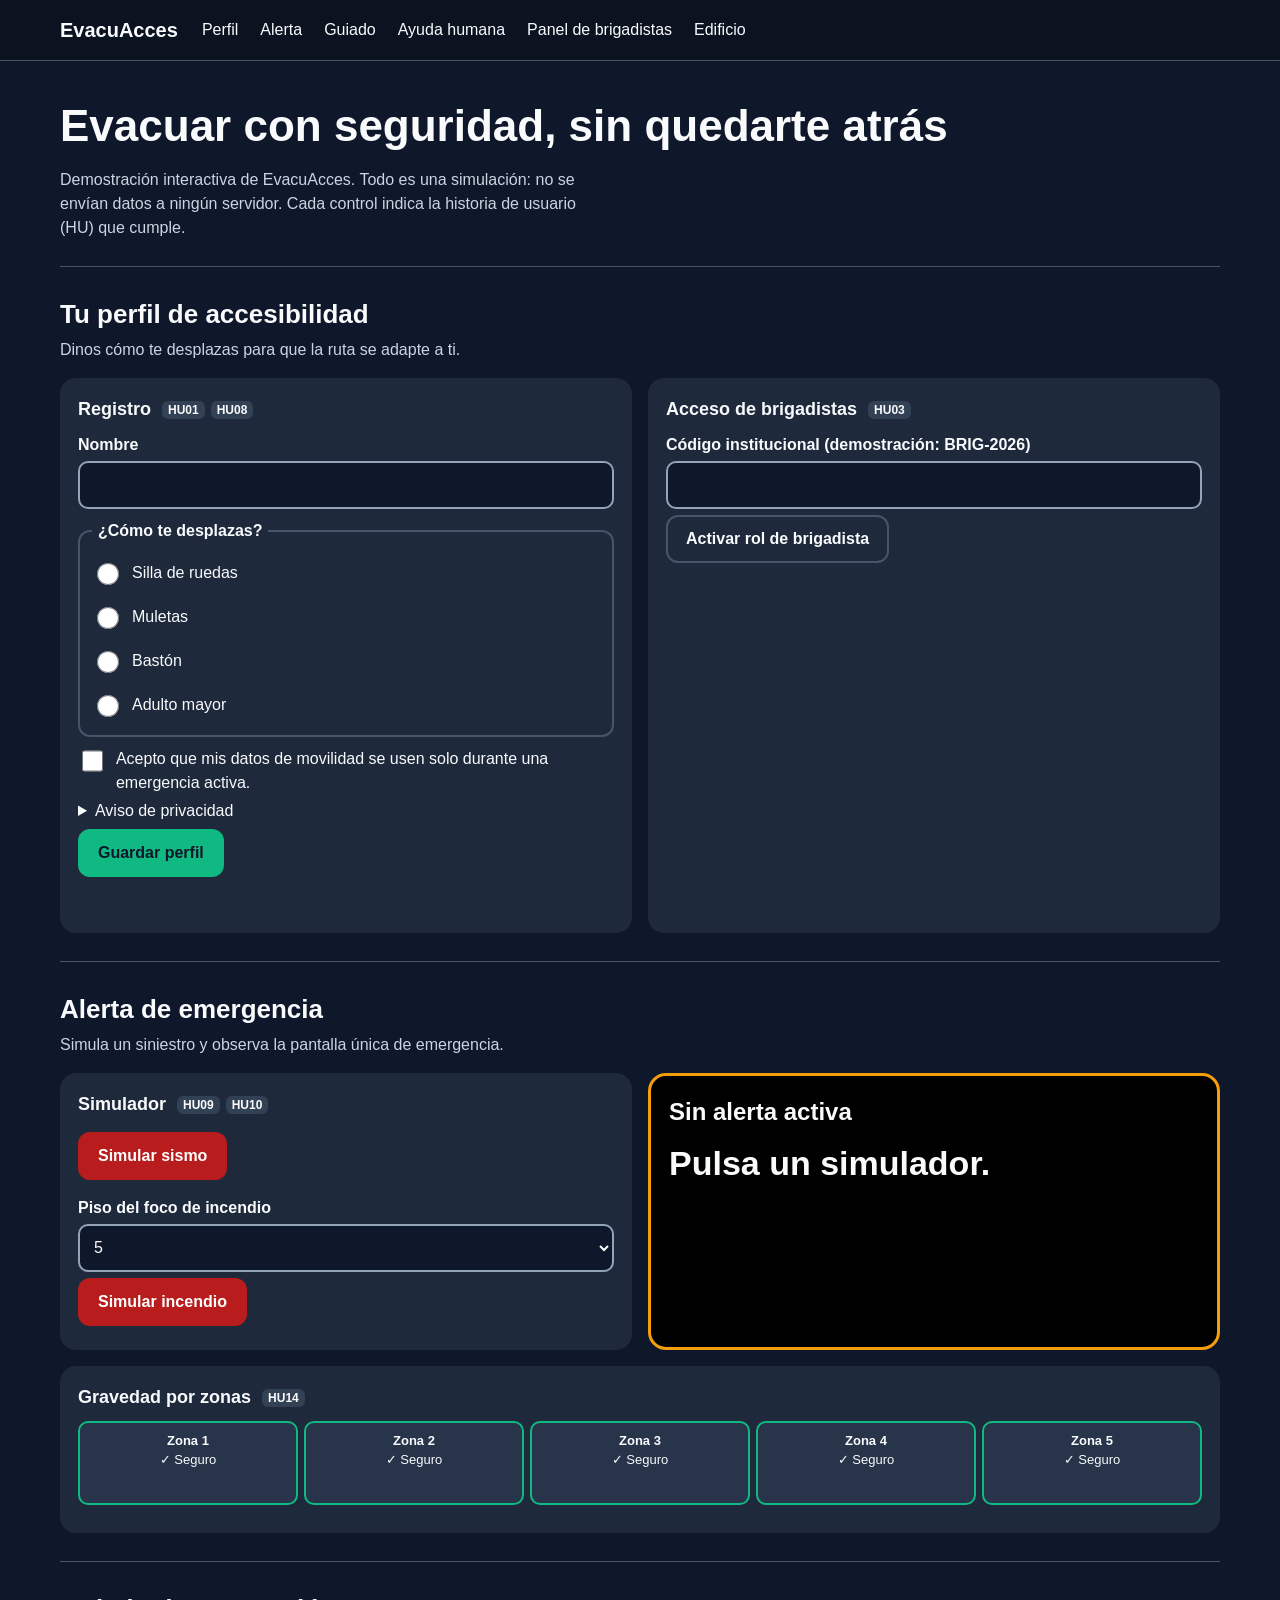
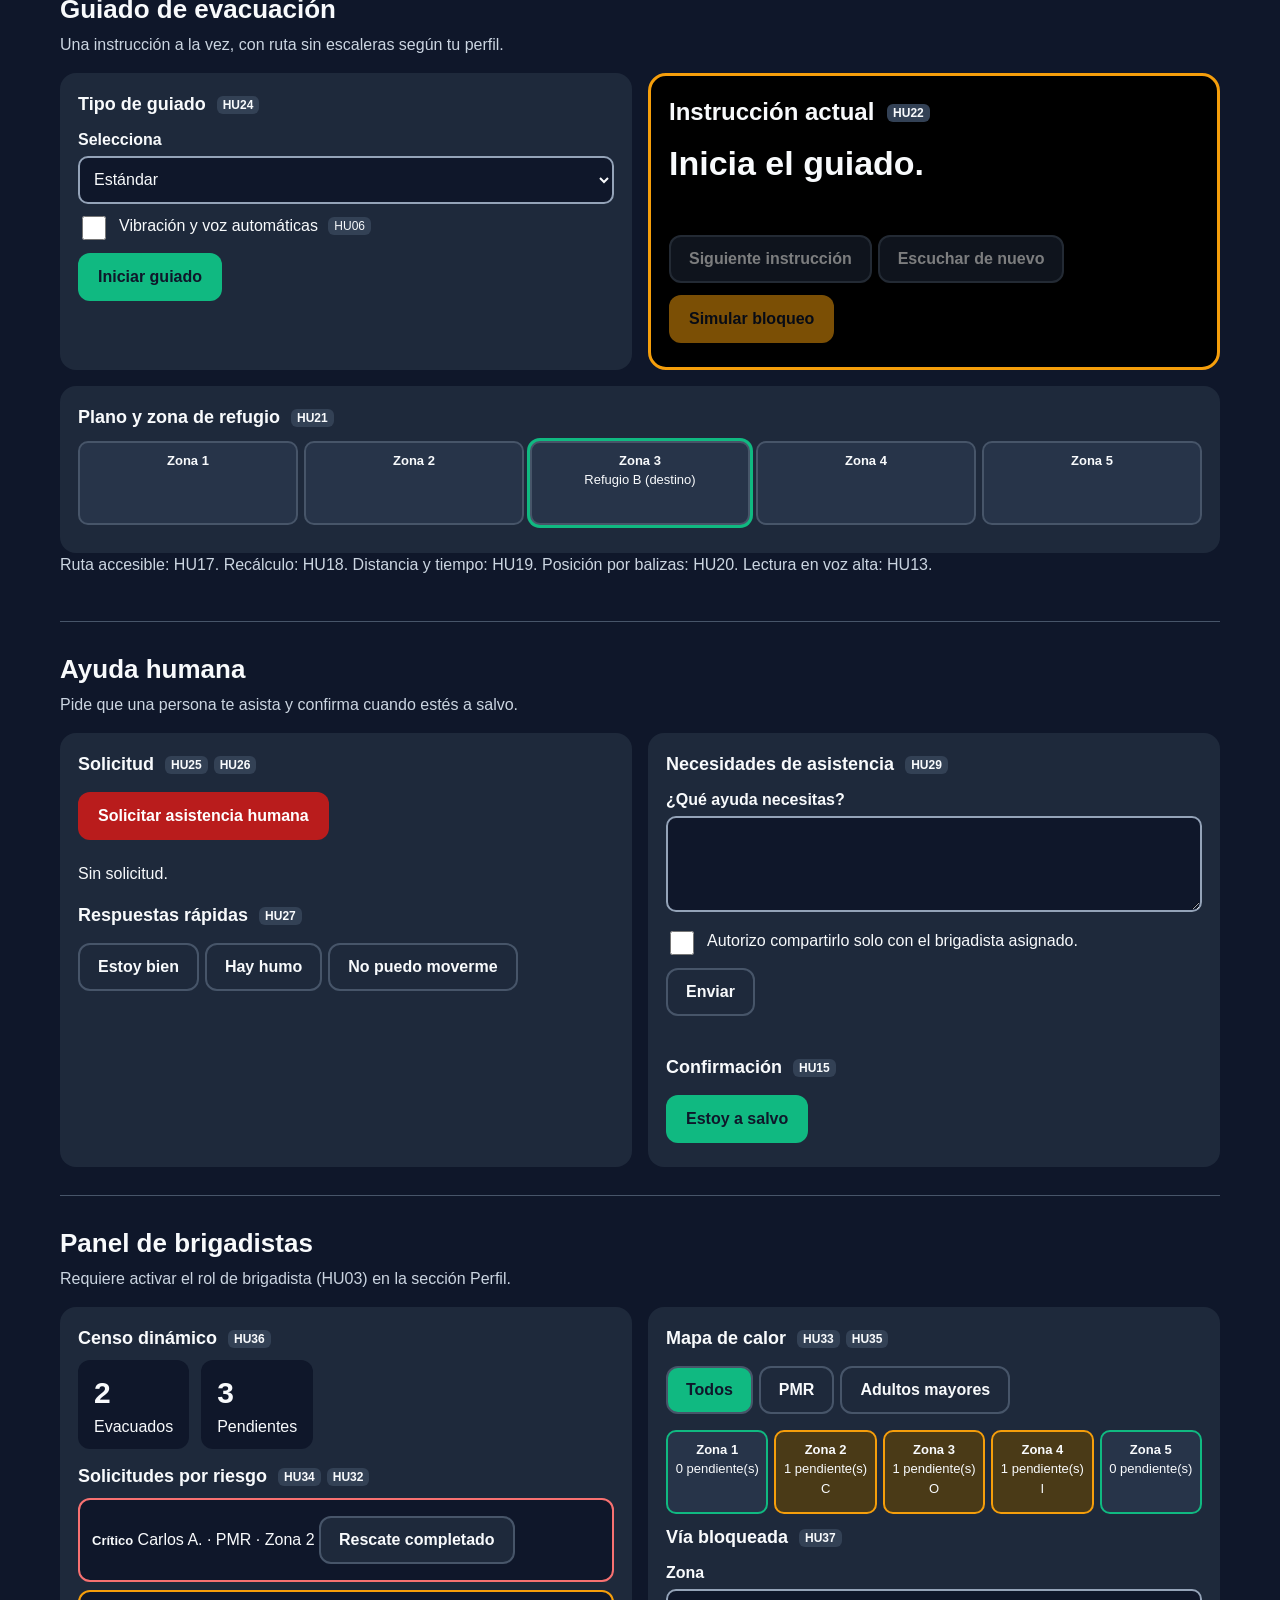
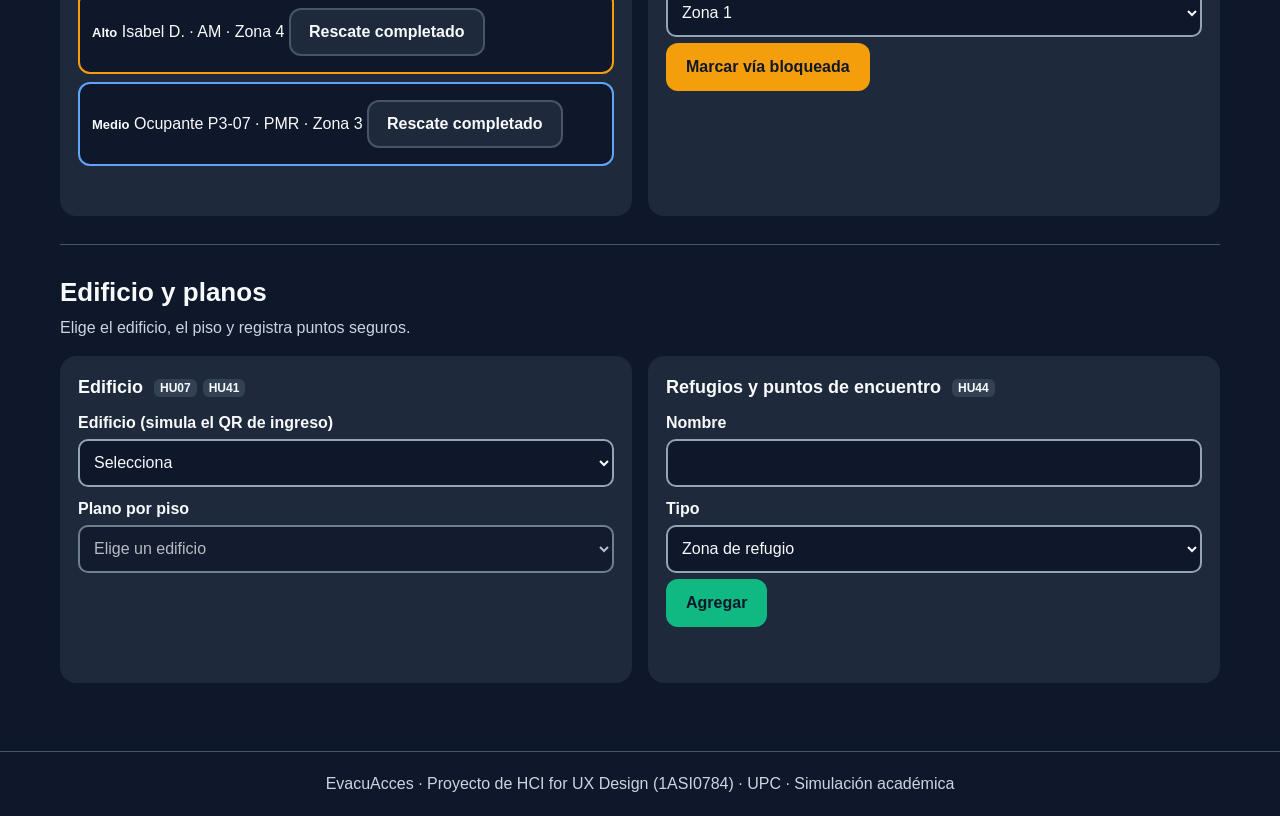
==== pages/index.html @ 0c46861f "upload proyect" ====
<!doctype html>
<html lang="es">
<head>
<meta charset="utf-8">
<meta name="viewport" content="width=device-width, initial-scale=1">
<title>EvacuAcces: evacuación accesible y guiada</title>
<meta name="description" content="Demostración interactiva de EvacuAcces: guiado dinámico de evacuación para personas con movilidad reducida, adultos mayores y brigadistas.">
<link rel="icon" href="../favicon.ico">
<link rel="stylesheet" href="../css/styles.css">
</head>
<body>
<a class="skip" href="#contenido">Saltar al contenido</a>
<header><div class="bar"><span class="logo">EvacuAcces</span>
<nav aria-label="Secciones"><a href="#perfil">Perfil</a><a href="#alerta">Alerta</a><a href="#guiado">Guiado</a><a href="#ayuda">Ayuda humana</a><a href="#panel">Panel de brigadistas</a><a href="#edificio">Edificio</a></nav></div></header>
<main id="contenido">
<div class="hero"><h1>Evacuar con seguridad, sin quedarte atrás</h1>
<p>Demostración interactiva de EvacuAcces. Todo es una simulación: no se envían datos a ningún servidor. Cada control indica la historia de usuario (HU) que cumple.</p></div>

<section id="perfil" aria-labelledby="t-perfil"><h2 id="t-perfil">Tu perfil de accesibilidad</h2>
<p class="lead">Dinos cómo te desplazas para que la ruta se adapte a ti.</p>
<div class="grid">
<form id="f-perfil" class="card" novalidate><h3>Registro <small class="hu">HU01</small><small class="hu">HU08</small></h3>
<label for="nom">Nombre</label><input type="text" id="nom" autocomplete="name" aria-describedby="m-perfil">
<fieldset><legend>¿Cómo te desplazas?</legend>
<label class="opt"><input type="radio" name="mov" value="sr"> Silla de ruedas</label>
<label class="opt"><input type="radio" name="mov" value="mu"> Muletas</label>
<label class="opt"><input type="radio" name="mov" value="ba"> Bastón</label>
<label class="opt"><input type="radio" name="mov" value="am"> Adulto mayor</label></fieldset>
<label class="chk"><input type="checkbox" id="cons"> <span>Acepto que mis datos de movilidad se usen solo durante una emergencia activa.</span></label>
<details><summary>Aviso de privacidad</summary><p>Tus datos de movilidad y salud se protegen según la Ley N.º 29733 y solo los ve la brigada durante una emergencia activa.</p></details>
<button class="b-ok" type="submit">Guardar perfil</button><p class="msg" id="m-perfil" role="status"></p></form>
<form id="f-brig" class="card" novalidate><h3>Acceso de brigadistas <small class="hu">HU03</small></h3>
<label for="cod">Código institucional (demostración: BRIG-2026)</label><input type="text" id="cod" autocomplete="off" aria-describedby="m-brig">
<button class="b-sec" type="submit">Activar rol de brigadista</button><p class="msg" id="m-brig" role="status"></p></form>
</div></section>

<section id="alerta" aria-labelledby="t-alerta"><h2 id="t-alerta">Alerta de emergencia</h2>
<p class="lead">Simula un siniestro y observa la pantalla única de emergencia.</p>
<div class="grid"><div class="card"><h3>Simulador <small class="hu">HU09</small><small class="hu">HU10</small></h3>
<button class="b-red" id="b-sismo" type="button">Simular sismo</button>
<label for="piso">Piso del foco de incendio</label><select id="piso"><option>1</option><option>2</option><option>3</option><option>4</option><option selected>5</option></select>
<button class="b-red" id="b-fuego" type="button">Simular incendio</button></div>
<div class="screen" id="pantalla" role="region" aria-labelledby="p-tit" tabindex="-1"><h3 id="p-tit">Sin alerta activa</h3><p class="big" id="p-txt">Pulsa un simulador.</p>
<p id="p-cuenta" aria-live="polite"></p>
<div hidden id="p-acc"><span class="tag">Pantalla única <small class="hu">HU11</small></span><br><button class="b-ok" id="b-ruta" type="button">Ver ruta sugerida</button><button class="b-red" id="b-aux" type="button">Solicitar auxilio</button></div></div></div>
<div class="card" style="margin-top:16px"><h3>Gravedad por zonas <small class="hu">HU14</small></h3><div class="zones" id="gravedad" aria-live="polite"></div></div></section>

<section id="guiado" aria-labelledby="t-guiado"><h2 id="t-guiado">Guiado de evacuación</h2>
<p class="lead">Una instrucción a la vez, con ruta sin escaleras según tu perfil.</p>
<div class="grid"><div class="card"><h3>Tipo de guiado <small class="hu">HU24</small></h3>
<label for="tipo">Selecciona</label><select id="tipo"><option value="est">Estándar</option><option value="mu">Muletas o bastón</option><option value="sr">Silla de ruedas</option></select>
<label class="chk"><input type="checkbox" id="vib"> <span>Vibración y voz automáticas <small class="hu">HU06</small></span></label>
<button class="b-ok" id="b-ini" type="button">Iniciar guiado</button></div>
<div class="screen" role="region" aria-labelledby="g-tit"><h3 id="g-tit">Instrucción actual <small class="hu">HU22</small></h3><p class="big" id="g-ins" aria-live="assertive">Inicia el guiado.</p>
<p id="g-met"></p><p id="g-pos"></p><p class="msg" id="g-av" role="status"></p>
<button class="b-sec" id="b-sig" type="button" disabled>Siguiente instrucción</button><button class="b-sec" id="b-rep" type="button" disabled>Escuchar de nuevo</button><button class="b-amb" id="b-blq" type="button" disabled>Simular bloqueo</button></div></div>
<div class="card" style="margin-top:16px"><h3>Plano y zona de refugio <small class="hu">HU21</small></h3><div class="zones" id="plano-g"></div></div>
<p class="lead">Ruta accesible: HU17. Recálculo: HU18. Distancia y tiempo: HU19. Posición por balizas: HU20. Lectura en voz alta: HU13.</p></section>

<section id="ayuda" aria-labelledby="t-ayuda"><h2 id="t-ayuda">Ayuda humana</h2>
<p class="lead">Pide que una persona te asista y confirma cuando estés a salvo.</p>
<div class="grid"><div class="card"><h3>Solicitud <small class="hu">HU25</small><small class="hu">HU26</small></h3>
<button class="b-red" id="b-pedir" type="button">Solicitar asistencia humana</button><p id="a-est" role="status" aria-live="polite">Sin solicitud.</p>
<h3>Respuestas rápidas <small class="hu">HU27</small></h3><div id="rap"><button class="b-sec" type="button">Estoy bien</button><button class="b-sec" type="button">Hay humo</button><button class="b-sec" type="button">No puedo moverme</button></div><p id="a-log" role="status" aria-live="polite"></p></div>
<form id="f-med" class="card" novalidate><h3>Necesidades de asistencia <small class="hu">HU29</small></h3>
<label for="med">¿Qué ayuda necesitas?</label><textarea id="med" rows="3" aria-describedby="m-med"></textarea>
<label class="chk"><input type="checkbox" id="cmed"> <span>Autorizo compartirlo solo con el brigadista asignado.</span></label>
<button class="b-sec" type="submit">Enviar</button><p class="msg" id="m-med" role="status"></p>
<h3>Confirmación <small class="hu">HU15</small></h3><button class="b-ok" id="b-salvo" type="button">Estoy a salvo</button>
<div id="conf" hidden><p>¿Confirmas que estás a salvo?</p><button class="b-ok" id="c-si" type="button">Sí, confirmo</button><button class="b-sec" id="c-no" type="button">No</button></div></form></div></section>

<section id="panel" aria-labelledby="t-panel"><h2 id="t-panel">Panel de brigadistas</h2>
<p class="lead">Requiere activar el rol de brigadista (HU03) en la sección Perfil.</p>
<div class="grid"><div class="card"><h3>Censo dinámico <small class="hu">HU36</small></h3><div class="cnt" aria-live="polite"><div><b id="n-ev">0</b>Evacuados</div><div><b id="n-pe">0</b>Pendientes</div></div>
<h3 style="margin-top:14px">Solicitudes por riesgo <small class="hu">HU34</small><small class="hu">HU32</small></h3><ul class="l" id="lista"></ul><p class="msg" id="m-panel" role="status"></p></div>
<div class="card"><h3>Mapa de calor <small class="hu">HU33</small><small class="hu">HU35</small></h3>
<div role="group" aria-label="Filtro"><button class="b-sec" type="button" data-f="all" aria-pressed="true">Todos</button><button class="b-sec" type="button" data-f="PMR" aria-pressed="false">PMR</button><button class="b-sec" type="button" data-f="AM" aria-pressed="false">Adultos mayores</button></div>
<div class="zones" id="calor"></div>
<h3>Vía bloqueada <small class="hu">HU37</small></h3><label for="zb">Zona</label><select id="zb"><option value="1">Zona 1</option><option value="2">Zona 2</option><option value="3">Zona 3</option><option value="4">Zona 4</option><option value="5">Zona 5</option></select>
<button class="b-amb" id="b-bloq" type="button">Marcar vía bloqueada</button></div></div></section>

<section id="edificio" aria-labelledby="t-edi"><h2 id="t-edi">Edificio y planos</h2>
<p class="lead">Elige el edificio, el piso y registra puntos seguros.</p>
<div class="grid"><div class="card"><h3>Edificio <small class="hu">HU07</small><small class="hu">HU41</small></h3>
<label for="edi">Edificio (simula el QR de ingreso)</label><select id="edi"><option value="">Selecciona</option><option value="5">Clínica (demo, 5 pisos)</option><option value="3">Campus (demo, 3 pisos)</option></select>
<label for="pl">Plano por piso</label><select id="pl" disabled><option>Elige un edificio</option></select><p class="msg ok" id="m-edi" role="status"></p><div class="zones" id="plano-e"></div></div>
<form id="f-ref" class="card" novalidate><h3>Refugios y puntos de encuentro <small class="hu">HU44</small></h3>
<label for="rn">Nombre</label><input type="text" id="rn" aria-describedby="m-ref"><label for="rt">Tipo</label><select id="rt"><option>Zona de refugio</option><option>Punto de encuentro</option></select>
<button class="b-ok" type="submit">Agregar</button><p class="msg" id="m-ref" role="status"></p><ul class="l" id="l-ref"></ul></form></div></section>
</main>
<footer>EvacuAcces · Proyecto de HCI for UX Design (1ASI0784) · UPC · Simulación académica</footer>
<script src="../js/main.js"></script>
</body></html>
---- css/styles.css ----
:root{--bg:#0F172A;--card:#1E293B;--line:#475569;--txt:#F8FAFC;--mut:#CBD5E1;--ok:#10B981;--red:#B91C1C;--amb:#F59E0B}
*{box-sizing:border-box}html{scroll-behavior:smooth}
body{margin:0;font:16px/1.5 Inter,"Segoe UI",Arial,sans-serif;background:var(--bg);color:var(--txt)}
a{color:#6EE7B7}.skip{position:absolute;left:-999px;background:#fff;color:#000;padding:8px}.skip:focus{left:8px;top:8px;z-index:9}
:focus-visible{outline:3px solid #FDE68A;outline-offset:2px}
header{position:sticky;top:0;background:#0B1220;border-bottom:1px solid var(--line);z-index:5}
.bar{display:flex;flex-wrap:wrap;align-items:center;gap:8px 20px;padding:10px 20px;max-width:1200px;margin:auto}
.logo{font-weight:800;font-size:20px}nav{display:flex;flex-wrap:wrap;gap:4px 14px}nav a{padding:8px 4px;text-decoration:none;color:var(--txt)}nav a:hover{text-decoration:underline}
main{max-width:1200px;margin:auto;padding:0 20px 40px}
.hero{padding:40px 0 10px}.hero h1{font-size:clamp(28px,5vw,44px);line-height:1.15;margin:0 0 12px}.hero p{color:var(--mut);max-width:60ch}
section{padding:28px 0;border-top:1px solid var(--line)}h2{font-size:26px;margin:0 0 4px}h3{font-size:18px;margin:0 0 8px}
.lead{color:var(--mut);margin:0 0 16px}small.hu{display:inline-block;background:#334155;color:var(--txt);border-radius:6px;padding:0 6px;font-size:12px;margin-left:6px;vertical-align:middle}
.grid{display:grid;grid-template-columns:repeat(auto-fit,minmax(min(100%,300px),1fr));gap:16px}
.card{background:var(--card);border-radius:16px;padding:18px}
label{display:block;font-weight:600;margin:10px 0 4px}input[type=text],select,textarea{width:100%;min-height:48px;padding:10px;border-radius:10px;border:2px solid #94A3B8;background:var(--bg);color:var(--txt);font:inherit}
fieldset{border:2px solid var(--line);border-radius:12px;margin:10px 0;padding:8px 12px}legend{font-weight:600;padding:0 6px}
.chk{display:flex;gap:10px;align-items:flex-start;font-weight:400}.chk input{width:24px;height:24px;margin-top:2px}
.opt{display:flex;gap:10px;align-items:center;min-height:44px;font-weight:400;margin:0}.opt input{width:22px;height:22px}
button{min-height:48px;padding:0 18px;border-radius:12px;border:2px solid transparent;font:inherit;font-weight:700;cursor:pointer;margin:6px 6px 6px 0}
.b-ok{background:var(--ok);color:#0F172A}.b-red{background:var(--red);color:#fff}.b-sec{background:var(--card);color:var(--txt);border-color:var(--line)}.b-amb{background:var(--amb);color:#0F172A}
button:disabled{opacity:.5;cursor:not-allowed}button[aria-pressed=true]{background:var(--ok);color:#0F172A}
.msg{min-height:24px;margin:8px 0 0;color:#FDE68A}.msg.ok{color:#6EE7B7}
.screen{background:#000;border:3px solid var(--amb);border-radius:18px;padding:18px}.screen h3{font-size:24px}.big{font-size:clamp(24px,4vw,34px);font-weight:800;margin:8px 0}
.zones{display:grid;grid-template-columns:repeat(5,minmax(0,1fr));gap:6px;margin:10px 0}.z{overflow-wrap:anywhere;border:2px solid var(--line);border-radius:10px;padding:8px 4px;min-height:84px;font-size:13px;text-align:center;background:#273449}
.z.s{border-color:var(--ok)}.z.w{border-color:var(--amb);background:#4A3A17}.z.d{border-color:#F87171;background:#4A2328}.z.ref{box-shadow:0 0 0 3px var(--ok)}
.cnt{display:flex;gap:12px;flex-wrap:wrap}.cnt div{background:var(--bg);border-radius:12px;padding:10px 16px}.cnt b{font-size:30px;display:block}
ul.l{list-style:none;padding:0;margin:0}ul.l li{background:var(--bg);border:2px solid var(--line);border-radius:12px;padding:10px 12px;margin:8px 0}
.tag{font-weight:800;font-size:13px}.r3{border-color:#F87171!important}.r2{border-color:var(--amb)!important}.r1{border-color:#60A5FA!important}
footer{border-top:1px solid var(--line);padding:20px;text-align:center;color:var(--mut)}
@media (max-width:767px){.bar{padding:8px 12px}main{padding:0 12px 30px}.zones{gap:4px}.z{font-size:11px;min-height:70px}button{width:100%}.cnt div{flex:1}}
@media (min-width:768px) and (max-width:1023px){.zones{gap:6px}}
@media (prefers-reduced-motion:reduce){html{scroll-behavior:auto}}
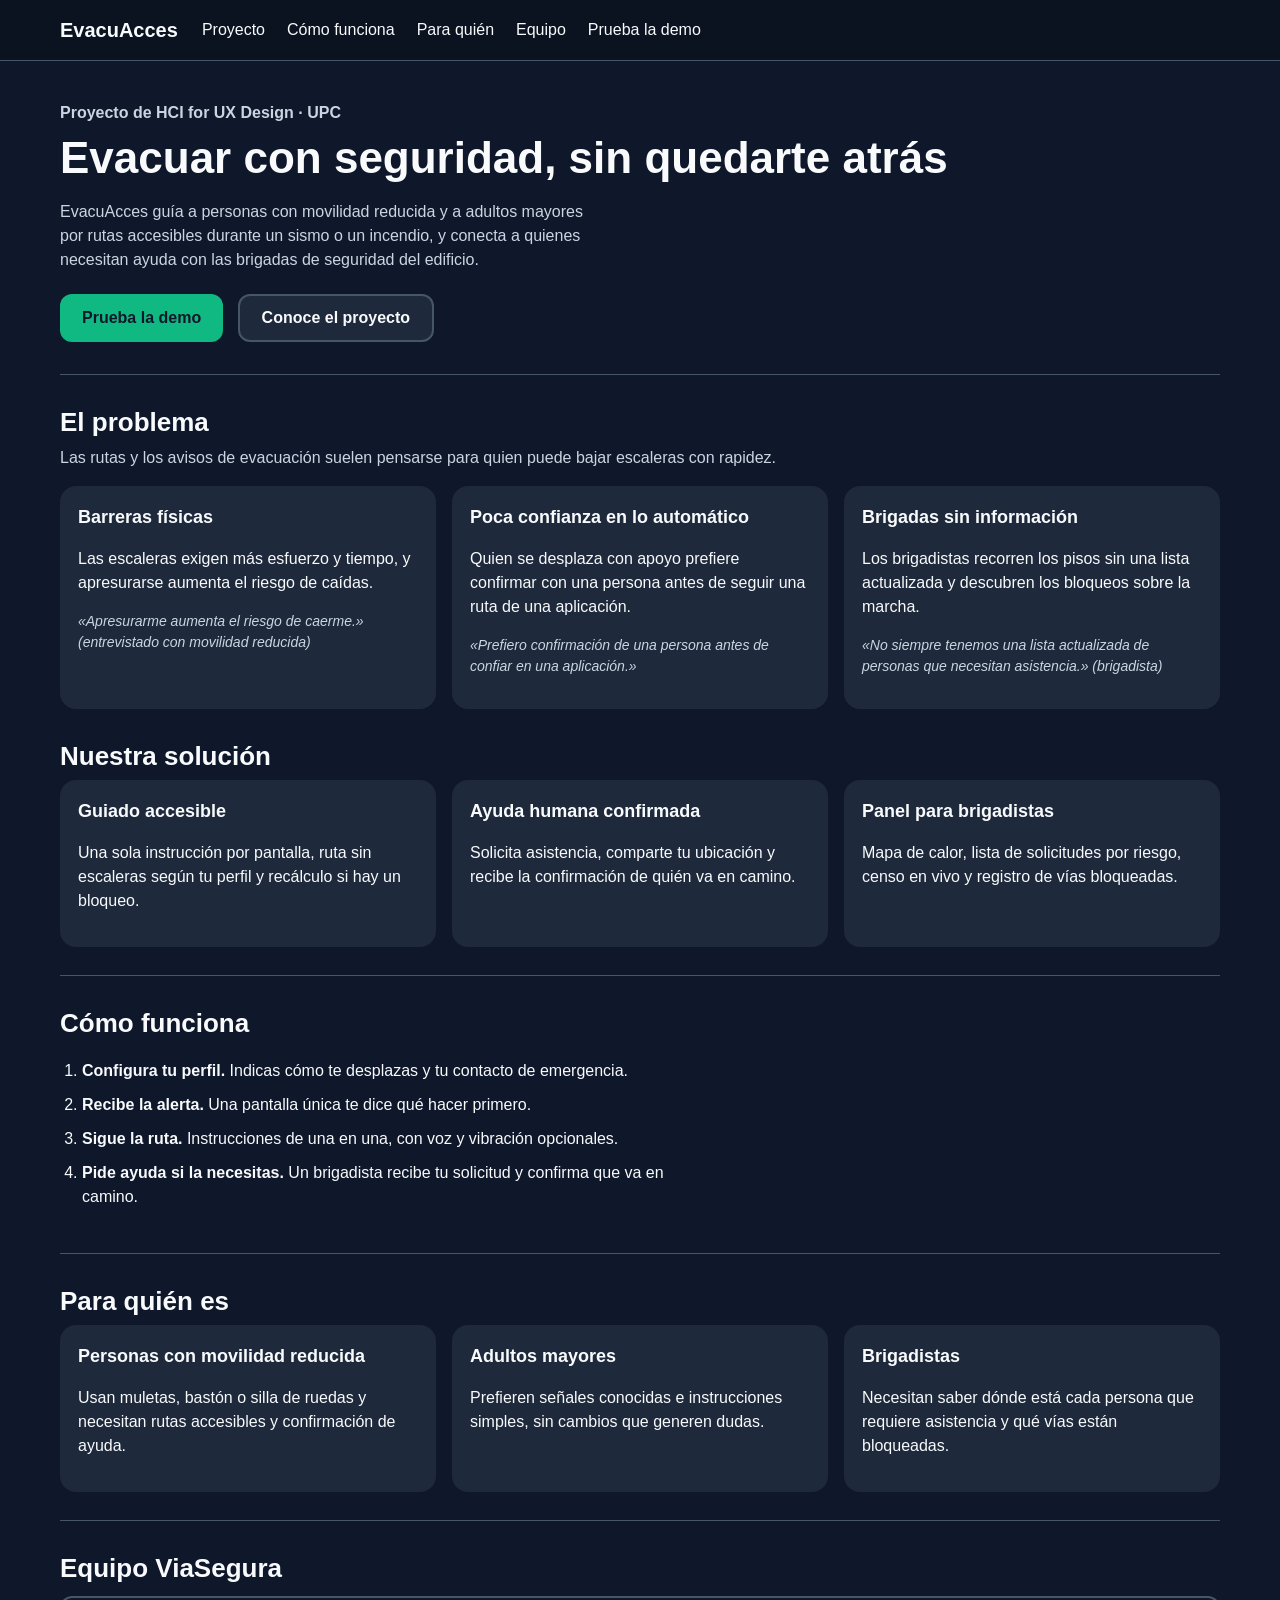
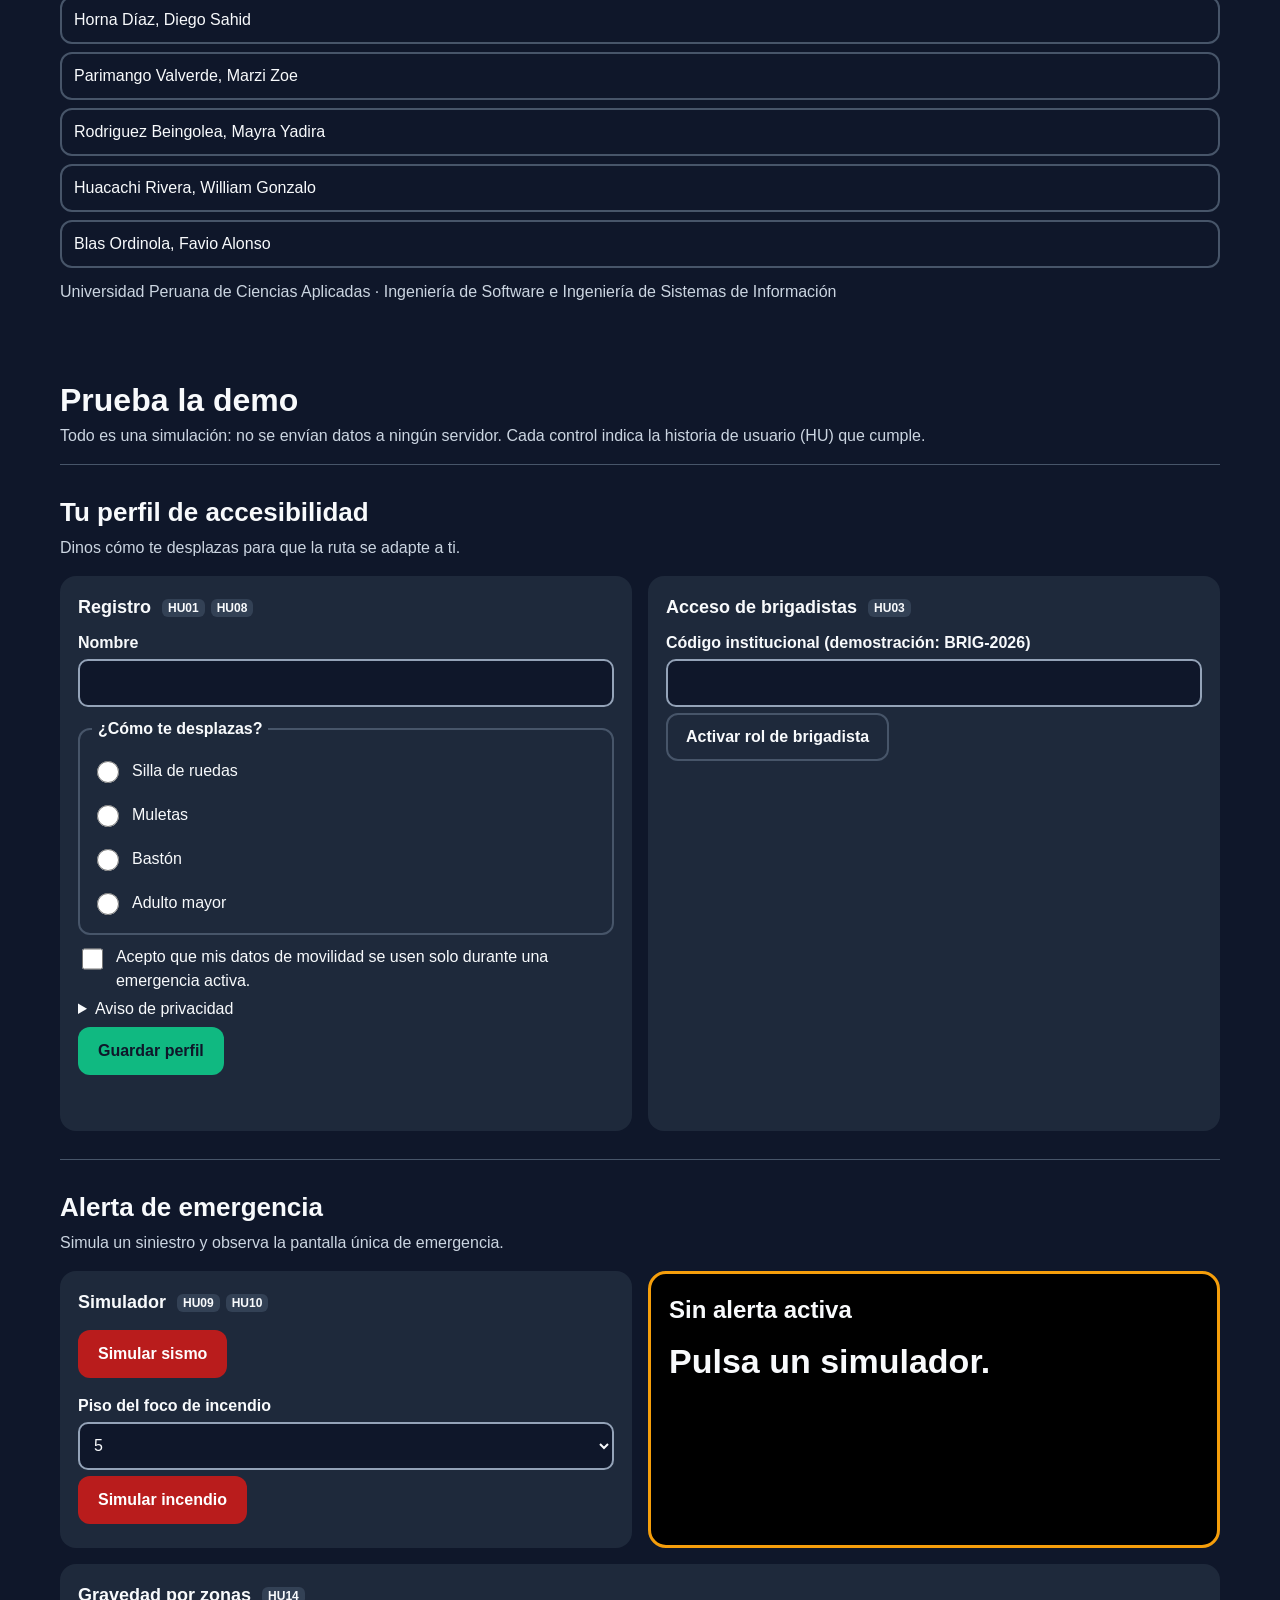
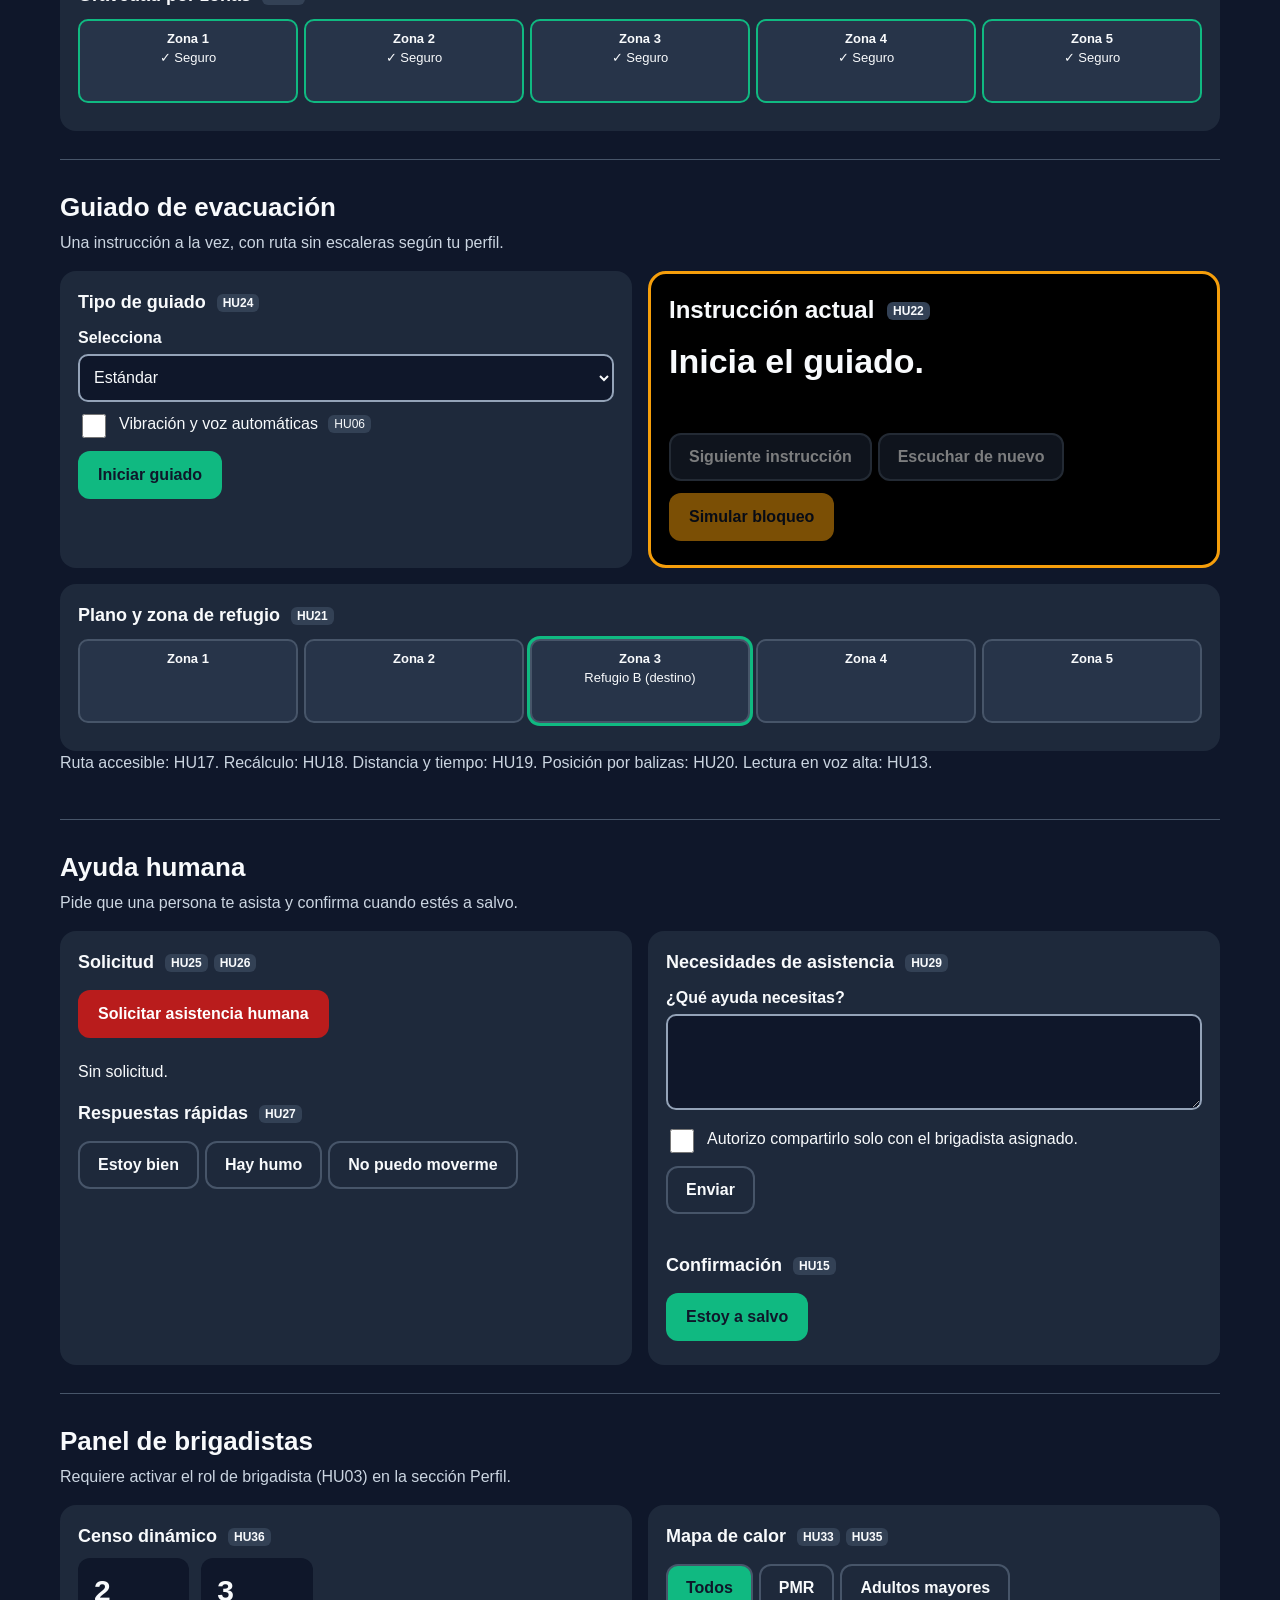
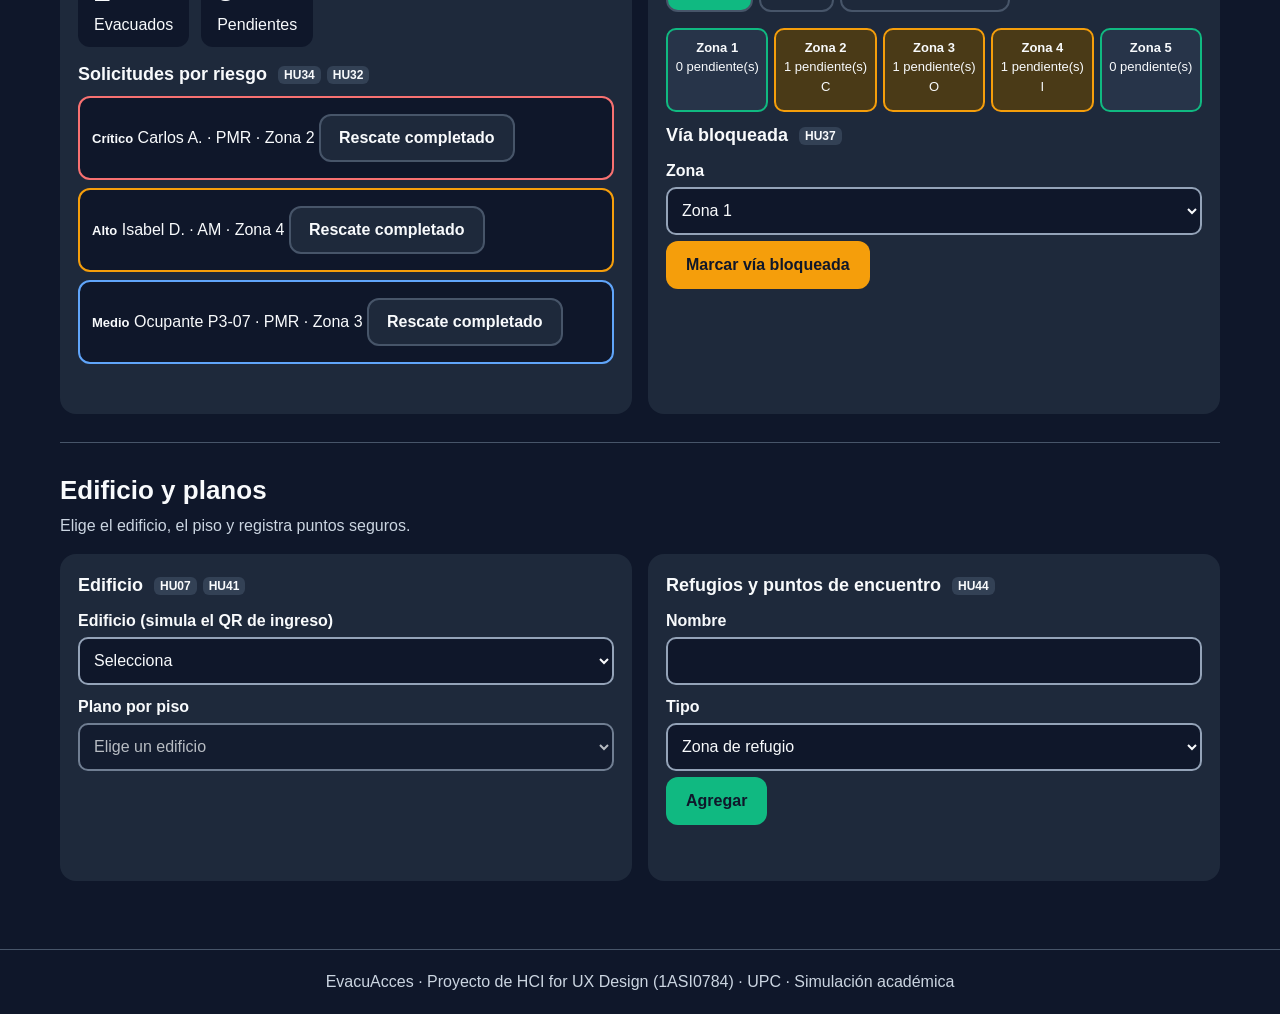
==== commit 185a6ac5: "Add files via upload" ====
--- a/pages/index.html
+++ b/pages/index.html
@@ -11,10 +11,35 @@
 <body>
 <a class="skip" href="#contenido">Saltar al contenido</a>
 <header><div class="bar"><span class="logo">EvacuAcces</span>
-<nav aria-label="Secciones"><a href="#perfil">Perfil</a><a href="#alerta">Alerta</a><a href="#guiado">Guiado</a><a href="#ayuda">Ayuda humana</a><a href="#panel">Panel de brigadistas</a><a href="#edificio">Edificio</a></nav></div></header>
+<nav aria-label="Secciones"><a href="#proyecto">Proyecto</a><a href="#como">Cómo funciona</a><a href="#segmentos">Para quién</a><a href="#equipo">Equipo</a><a href="#demo">Prueba la demo</a></nav></div></header>
 <main id="contenido">
-<div class="hero"><h1>Evacuar con seguridad, sin quedarte atrás</h1>
-<p>Demostración interactiva de EvacuAcces. Todo es una simulación: no se envían datos a ningún servidor. Cada control indica la historia de usuario (HU) que cumple.</p></div>
+<div class="hero"><p class="kicker">Proyecto de HCI for UX Design · UPC</p><h1>Evacuar con seguridad, sin quedarte atrás</h1>
+<p>EvacuAcces guía a personas con movilidad reducida y a adultos mayores por rutas accesibles durante un sismo o un incendio, y conecta a quienes necesitan ayuda con las brigadas de seguridad del edificio.</p>
+<p><a class="cta" href="#demo">Prueba la demo</a> <a class="cta sec" href="#proyecto">Conoce el proyecto</a></p></div>
+
+<section id="proyecto" aria-labelledby="t-proy"><h2 id="t-proy">El problema</h2>
+<p class="lead">Las rutas y los avisos de evacuación suelen pensarse para quien puede bajar escaleras con rapidez.</p>
+<div class="grid"><div class="card"><h3>Barreras físicas</h3><p>Las escaleras exigen más esfuerzo y tiempo, y apresurarse aumenta el riesgo de caídas.</p><p class="q">«Apresurarme aumenta el riesgo de caerme.» (entrevistado con movilidad reducida)</p></div>
+<div class="card"><h3>Poca confianza en lo automático</h3><p>Quien se desplaza con apoyo prefiere confirmar con una persona antes de seguir una ruta de una aplicación.</p><p class="q">«Prefiero confirmación de una persona antes de confiar en una aplicación.»</p></div>
+<div class="card"><h3>Brigadas sin información</h3><p>Los brigadistas recorren los pisos sin una lista actualizada y descubren los bloqueos sobre la marcha.</p><p class="q">«No siempre tenemos una lista actualizada de personas que necesitan asistencia.» (brigadista)</p></div></div>
+<h2 style="margin-top:28px">Nuestra solución</h2>
+<div class="grid"><div class="card"><h3>Guiado accesible</h3><p>Una sola instrucción por pantalla, ruta sin escaleras según tu perfil y recálculo si hay un bloqueo.</p></div>
+<div class="card"><h3>Ayuda humana confirmada</h3><p>Solicita asistencia, comparte tu ubicación y recibe la confirmación de quién va en camino.</p></div>
+<div class="card"><h3>Panel para brigadistas</h3><p>Mapa de calor, lista de solicitudes por riesgo, censo en vivo y registro de vías bloqueadas.</p></div></div></section>
+
+<section id="como" aria-labelledby="t-como"><h2 id="t-como">Cómo funciona</h2>
+<ol class="steps"><li><b>Configura tu perfil.</b> Indicas cómo te desplazas y tu contacto de emergencia.</li><li><b>Recibe la alerta.</b> Una pantalla única te dice qué hacer primero.</li><li><b>Sigue la ruta.</b> Instrucciones de una en una, con voz y vibración opcionales.</li><li><b>Pide ayuda si la necesitas.</b> Un brigadista recibe tu solicitud y confirma que va en camino.</li></ol></section>
+
+<section id="segmentos" aria-labelledby="t-seg"><h2 id="t-seg">Para quién es</h2>
+<div class="grid"><div class="card"><h3>Personas con movilidad reducida</h3><p>Usan muletas, bastón o silla de ruedas y necesitan rutas accesibles y confirmación de ayuda.</p></div>
+<div class="card"><h3>Adultos mayores</h3><p>Prefieren señales conocidas e instrucciones simples, sin cambios que generen dudas.</p></div>
+<div class="card"><h3>Brigadistas</h3><p>Necesitan saber dónde está cada persona que requiere asistencia y qué vías están bloqueadas.</p></div></div></section>
+
+<section id="equipo" aria-labelledby="t-eq"><h2 id="t-eq">Equipo ViaSegura</h2>
+<ul class="l"><li>Horna Díaz, Diego Sahid</li><li>Parimango Valverde, Marzi Zoe</li><li>Rodriguez Beingolea, Mayra Yadira</li><li>Huacachi Rivera, William Gonzalo</li><li>Blas Ordinola, Favio Alonso</li></ul>
+<p class="lead" style="margin-top:12px">Universidad Peruana de Ciencias Aplicadas · Ingeniería de Software e Ingeniería de Sistemas de Información</p></section>
+
+<div id="demo"><h2 style="margin:28px 0 0;font-size:32px">Prueba la demo</h2><p class="lead">Todo es una simulación: no se envían datos a ningún servidor. Cada control indica la historia de usuario (HU) que cumple.</p></div>
 
 <section id="perfil" aria-labelledby="t-perfil"><h2 id="t-perfil">Tu perfil de accesibilidad</h2>
 <p class="lead">Dinos cómo te desplazas para que la ruta se adapte a ti.</p>
--- a/css/styles.css
+++ b/css/styles.css
@@ -30,3 +30,6 @@
 @media (max-width:767px){.bar{padding:8px 12px}main{padding:0 12px 30px}.zones{gap:4px}.z{font-size:11px;min-height:70px}button{width:100%}.cnt div{flex:1}}
 @media (min-width:768px) and (max-width:1023px){.zones{gap:6px}}
 @media (prefers-reduced-motion:reduce){html{scroll-behavior:auto}}
+.kicker{color:#6EE7B7;font-weight:700;margin:0 0 8px}.cta{display:inline-flex;align-items:center;min-height:48px;padding:0 22px;border-radius:12px;background:var(--ok);color:#0F172A;font-weight:700;text-decoration:none;margin:6px 10px 6px 0}.cta.sec{background:var(--card);color:var(--txt);border:2px solid var(--line)}
+.q{color:var(--mut);font-style:italic;font-size:14px}.steps{padding-left:22px}.steps li{margin:10px 0;max-width:70ch}
+@media (max-width:767px){.cta{width:100%;justify-content:center}}
